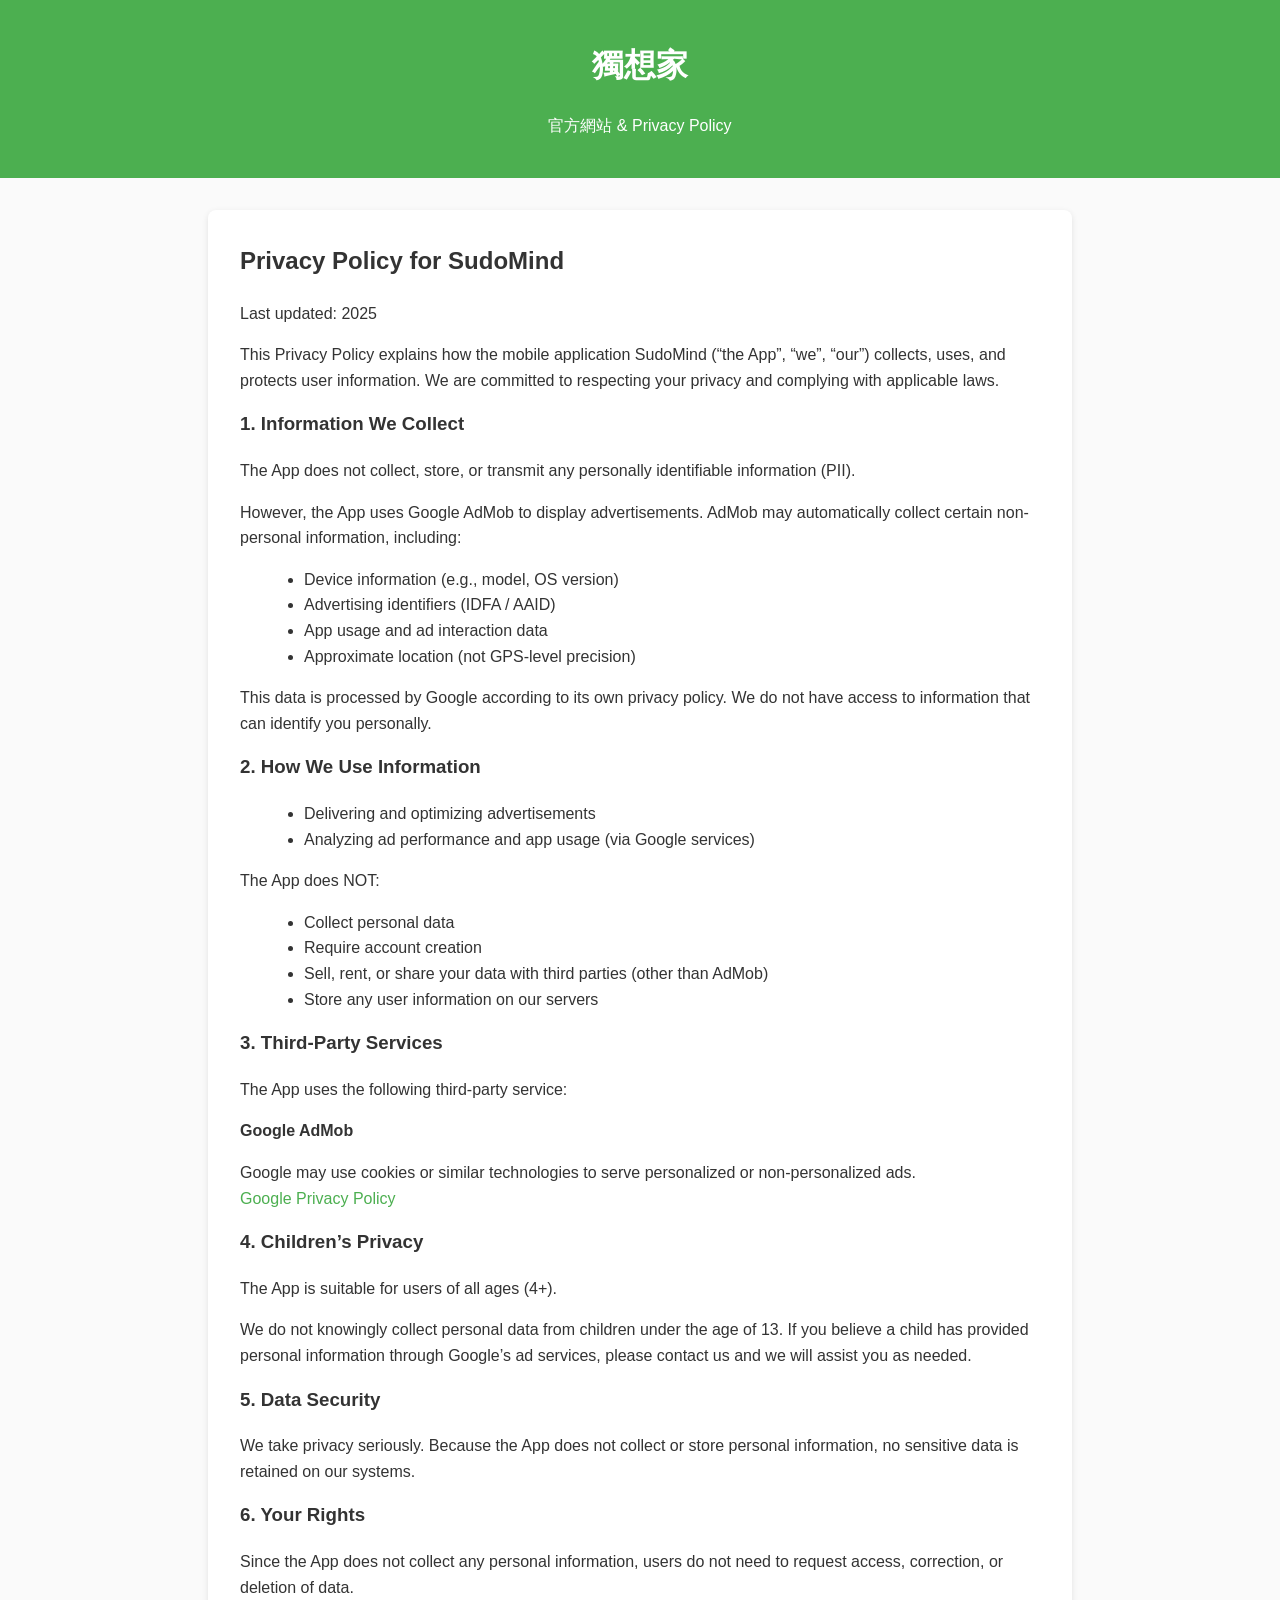
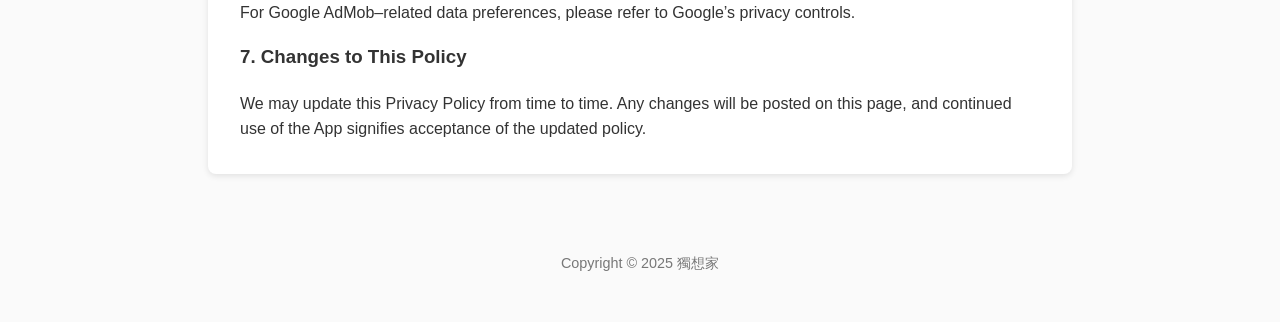
==== index.html @ 598c0e2b "init" ====
<!doctype html>
<html lang="zh-Hant">
<head>
  <meta charset="utf-8">
  <meta name="viewport" content="width=device-width, initial-scale=1">
  <title>獨想家 — Privacy Policy</title>
  <link rel="stylesheet" href="styles.css">
</head>
<body>
  <header>
    <h1>獨想家</h1>
    <p>官方網站 & Privacy Policy</p>
  </header>

  <main>
    <section>
      <h2>Privacy Policy for SudoMind</h2>
      <p>Last updated: 2025</p>
      <p>This Privacy Policy explains how the mobile application SudoMind (“the App”, “we”, “our”) collects, uses, and protects user information. We are committed to respecting your privacy and complying with applicable laws.</p>

      <h3>1. Information We Collect</h3>
      <p>The App does not collect, store, or transmit any personally identifiable information (PII).</p>
      <p>However, the App uses Google AdMob to display advertisements. AdMob may automatically collect certain non-personal information, including:</p>
      <ul>
        <li>Device information (e.g., model, OS version)</li>
        <li>Advertising identifiers (IDFA / AAID)</li>
        <li>App usage and ad interaction data</li>
        <li>Approximate location (not GPS-level precision)</li>
      </ul>
      <p>This data is processed by Google according to its own privacy policy. We do not have access to information that can identify you personally.</p>

      <h3>2. How We Use Information</h3>
      <ul>
        <li>Delivering and optimizing advertisements</li>
        <li>Analyzing ad performance and app usage (via Google services)</li>
      </ul>
      <p>The App does NOT:</p>
      <ul>
        <li>Collect personal data</li>
        <li>Require account creation</li>
        <li>Sell, rent, or share your data with third parties (other than AdMob)</li>
        <li>Store any user information on our servers</li>
      </ul>

      <h3>3. Third-Party Services</h3>
      <p>The App uses the following third-party service:</p>
      <strong>Google AdMob</strong>
      <p>Google may use cookies or similar technologies to serve personalized or non-personalized ads.<br>
      <a href="https://policies.google.com/privacy" target="_blank">Google Privacy Policy</a></p>

      <h3>4. Children’s Privacy</h3>
      <p>The App is suitable for users of all ages (4+).</p>
      <p>We do not knowingly collect personal data from children under the age of 13. If you believe a child has provided personal information through Google’s ad services, please contact us and we will assist you as needed.</p>

      <h3>5. Data Security</h3>
      <p>We take privacy seriously. Because the App does not collect or store personal information, no sensitive data is retained on our systems.</p>

      <h3>6. Your Rights</h3>
      <p>Since the App does not collect any personal information, users do not need to request access, correction, or deletion of data.<br>
      For Google AdMob–related data preferences, please refer to Google’s privacy controls.</p>

      <h3>7. Changes to This Policy</h3>
      <p>We may update this Privacy Policy from time to time. Any changes will be posted on this page, and continued use of the App signifies acceptance of the updated policy.</p>
    </section>
  </main>

  <footer>
    <p>Copyright &copy; 2025 獨想家</p>
  </footer>
</body>
</html>
---- styles.css ----
body {
  font-family: sans-serif;
  margin: 0;
  padding: 0;
  line-height: 1.6;
  background-color: #fafafa;
  color: #333;
}
header {
  background-color: #4CAF50;
  color: white;
  padding: 1.5rem;
  text-align: center;
}
main {
  max-width: 800px;
  margin: 2rem auto;
  padding: 1rem 2rem;
  background-color: white;
  border-radius: 8px;
  box-shadow: 0 2px 6px rgba(0,0,0,0.1);
}
h1, h2, h3 {
  margin-top: 1rem;
}
ul {
  margin-left: 1.5rem;
}
footer {
  text-align: center;
  padding: 2rem 0;
  font-size: 0.9rem;
  color: #777;
}
a {
  color: #4CAF50;
  text-decoration: none;
}
a:hover {
  text-decoration: underline;
}
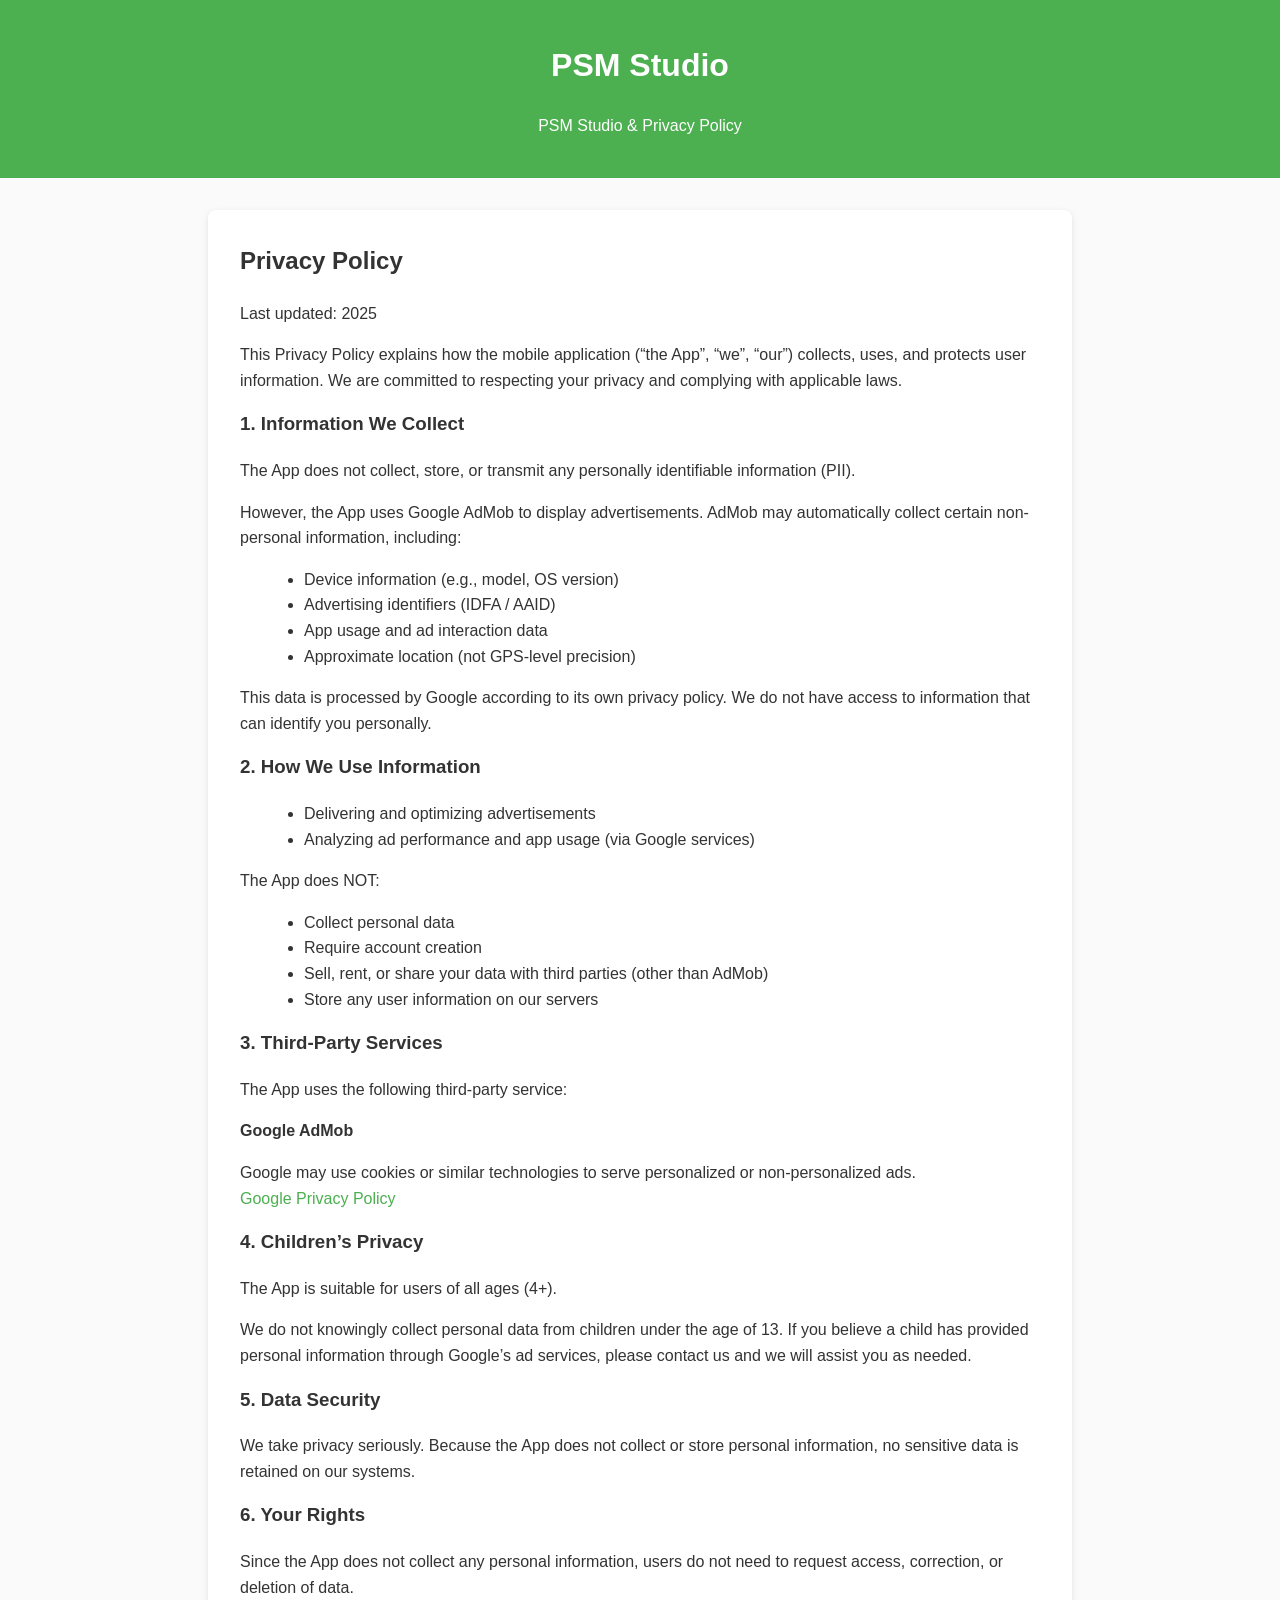
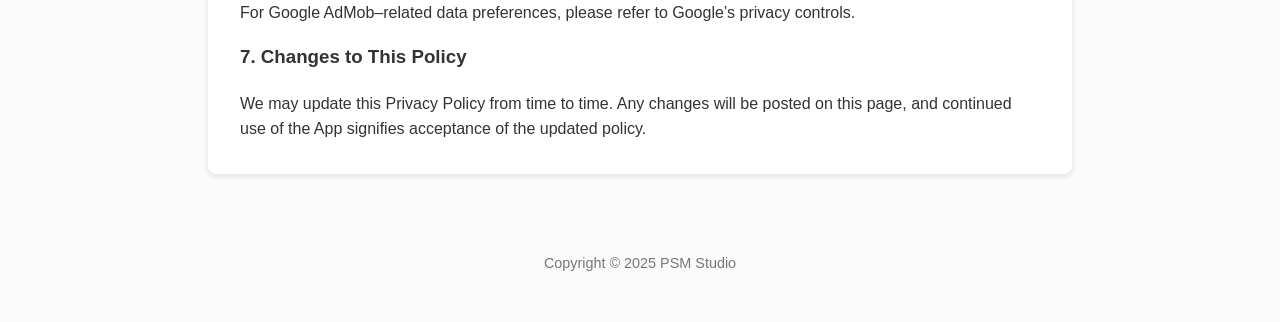
==== commit 69ab4e90: "fixup" ====
--- a/index.html
+++ b/index.html
@@ -3,20 +3,20 @@
 <head>
   <meta charset="utf-8">
   <meta name="viewport" content="width=device-width, initial-scale=1">
-  <title>獨想家 — Privacy Policy</title>
+  <title>PSM Studio — Privacy Policy</title>
   <link rel="stylesheet" href="styles.css">
 </head>
 <body>
   <header>
-    <h1>獨想家</h1>
-    <p>官方網站 & Privacy Policy</p>
+    <h1>PSM Studio</h1>
+    <p>PSM Studio & Privacy Policy</p>
   </header>
 
   <main>
     <section>
-      <h2>Privacy Policy for SudoMind</h2>
+      <h2>Privacy Policy</h2>
       <p>Last updated: 2025</p>
-      <p>This Privacy Policy explains how the mobile application SudoMind (“the App”, “we”, “our”) collects, uses, and protects user information. We are committed to respecting your privacy and complying with applicable laws.</p>
+      <p>This Privacy Policy explains how the mobile application (“the App”, “we”, “our”) collects, uses, and protects user information. We are committed to respecting your privacy and complying with applicable laws.</p>
 
       <h3>1. Information We Collect</h3>
       <p>The App does not collect, store, or transmit any personally identifiable information (PII).</p>
@@ -65,7 +65,7 @@
   </main>
 
   <footer>
-    <p>Copyright &copy; 2025 獨想家</p>
+    <p>Copyright &copy; 2025 PSM Studio</p>
   </footer>
 </body>
 </html>
